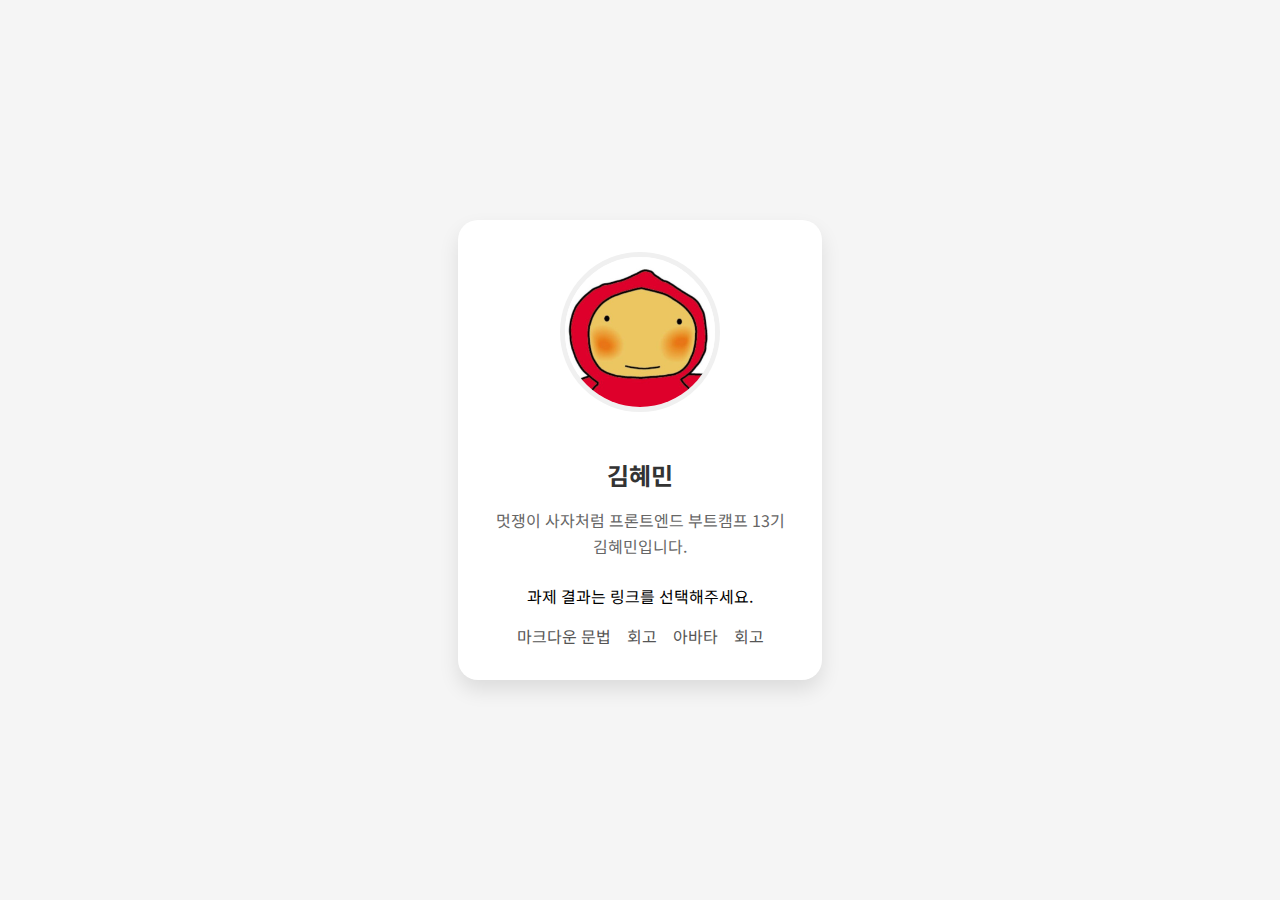
==== index.html @ 4c3feeb0 "아바타 회고 추가" ====
<!doctype html>
<html lang="ko">
  <head>
    <meta charset="UTF-8" />
    <meta name="viewport" content="width=device-width, initial-scale=1.0" />
    <title>HTML/CSS 과제</title>
    <style>
      body {
        margin: 0;
        padding: 0;
        font-family: "Noto Sans KR", sans-serif;
        background-color: #f5f5f5;
        display: flex;
        justify-content: center;
        align-items: center;
        min-height: 100vh;
      }

      .profile-card {
        background: white;
        border-radius: 20px;
        box-shadow: 0 10px 20px rgba(0, 0, 0, 0.1);
        padding: 2rem;
        width: 300px;
        text-align: center;
      }

      .profile-image {
        width: 150px;
        height: 150px;
        border-radius: 50%;
        margin-bottom: 1.5rem;
        object-fit: cover;
        border: 5px solid #f0f0f0;
      }

      .name {
        font-size: 1.5rem;
        font-weight: bold;
        color: #333;
        margin-bottom: 0.5rem;
      }

      .bio {
        color: #666;
        line-height: 1.6;
        margin-bottom: 1.5rem;
      }

      .homework-links {
        display: flex;
        justify-content: center;
        gap: 1rem;
        margin: 0;
        padding: 0;
        list-style: none;
      }

      .homework-links a {
        color: #555;
        text-decoration: none;
        transition: color 0.3s ease;
      }

      .homework-links a:hover {
        color: #007bff;
      }
    </style>
    <link
      href="https://fonts.googleapis.com/css2?family=Noto+Sans+KR:wght@400;700&display=swap"
      rel="stylesheet"
    />
    <link
      rel="stylesheet"
      href="https://cdnjs.cloudflare.com/ajax/libs/font-awesome/5.15.4/css/all.min.css"
    />
  </head>
  <body>
    <div class="profile-card">
      <img
        src="./src/assets/images/potato.jpg"
        alt="프로필 이미지"
        class="profile-image"
      />
      <h1 class="name">김혜민</h1>
      <p class="bio">멋쟁이 사자처럼 프론트엔드 부트캠프 13기 김혜민입니다.</p>
      <p>과제 결과는 링크를 선택해주세요.</p>
      <ul class="homework-links">
        <li><a href="./src/md/markdown.md">마크다운 문법</a></li>
        <li><a href="./src/md/retrospect.md">회고</a></li>
        <li><a href="./src/avatars/avatars.html">아바타</a></li>
        <li><a href="./src/avatars/avatars.md">회고</a></li>
      </ul>
    </div>
  </body>
</html>
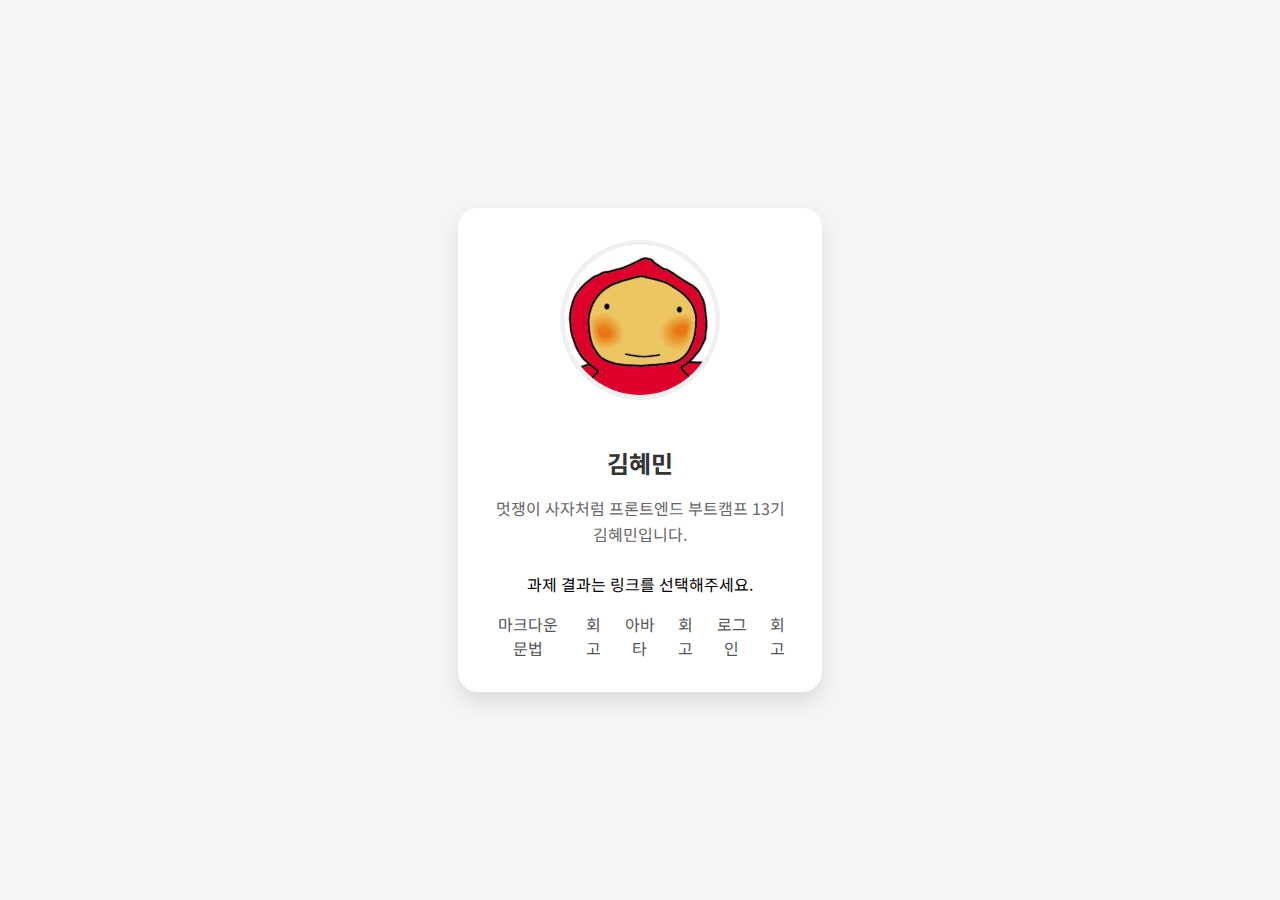
==== commit 4f67380a: "로그인 과제" ====
--- a/index.html
+++ b/index.html
@@ -90,6 +90,8 @@
         <li><a href="./src/md/retrospect.md">회고</a></li>
         <li><a href="./src/avatars/avatars.html">아바타</a></li>
         <li><a href="./src/avatars/avatars.md">회고</a></li>
+        <li><a href="./src/login/login.html">로그인</a></li>
+        <li><a href="./src/login/login.md">회고</a></li>
       </ul>
     </div>
   </body>
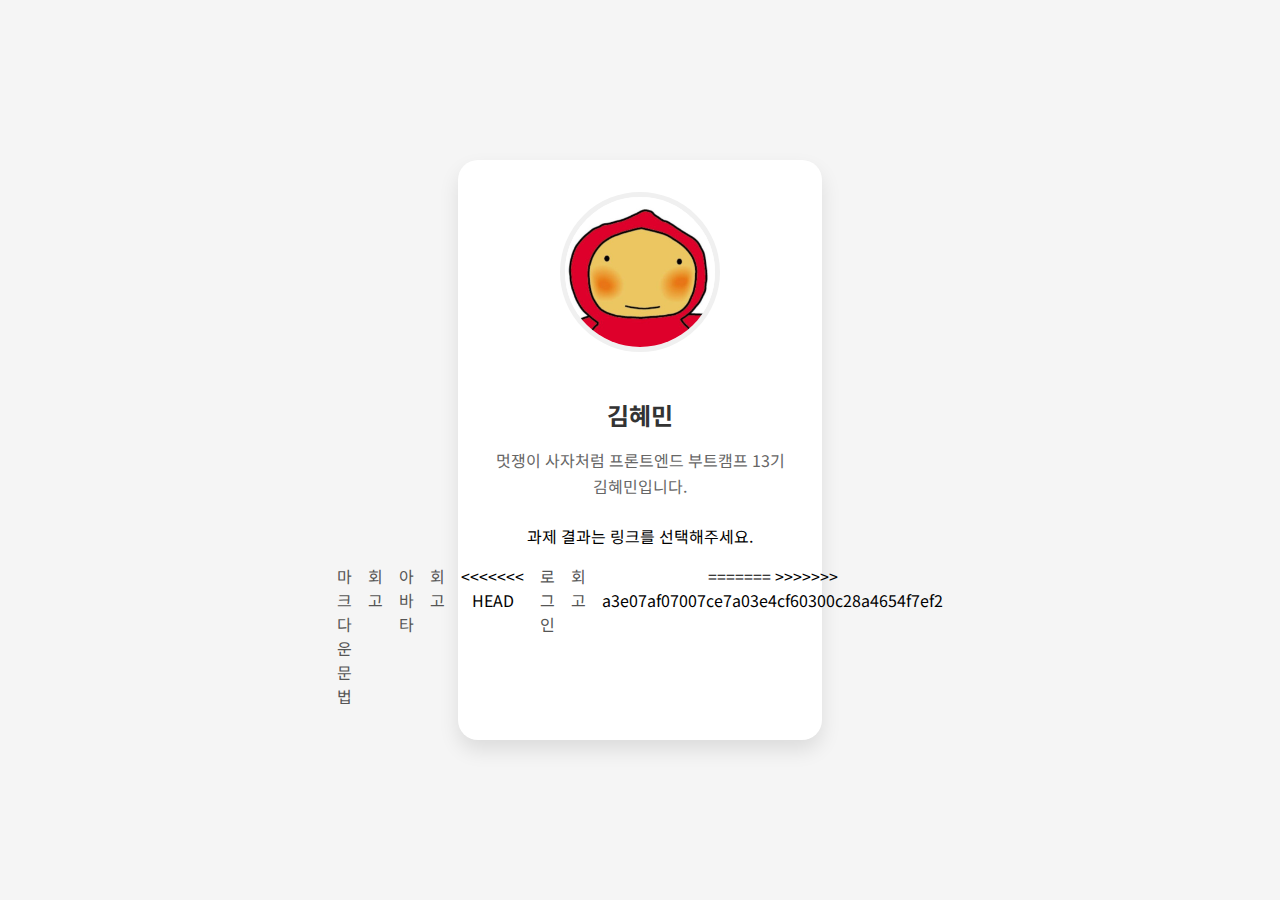
==== commit b4f3d80b: "Merge branch 'main' of https://github.com/minixzip/home-work" ====
--- a/index.html
+++ b/index.html
@@ -90,8 +90,11 @@
         <li><a href="./src/md/retrospect.md">회고</a></li>
         <li><a href="./src/avatars/avatars.html">아바타</a></li>
         <li><a href="./src/avatars/avatars.md">회고</a></li>
+<<<<<<< HEAD
         <li><a href="./src/login/login.html">로그인</a></li>
         <li><a href="./src/login/login.md">회고</a></li>
+=======
+>>>>>>> a3e07af07007ce7a03e4cf60300c28a4654f7ef2
       </ul>
     </div>
   </body>
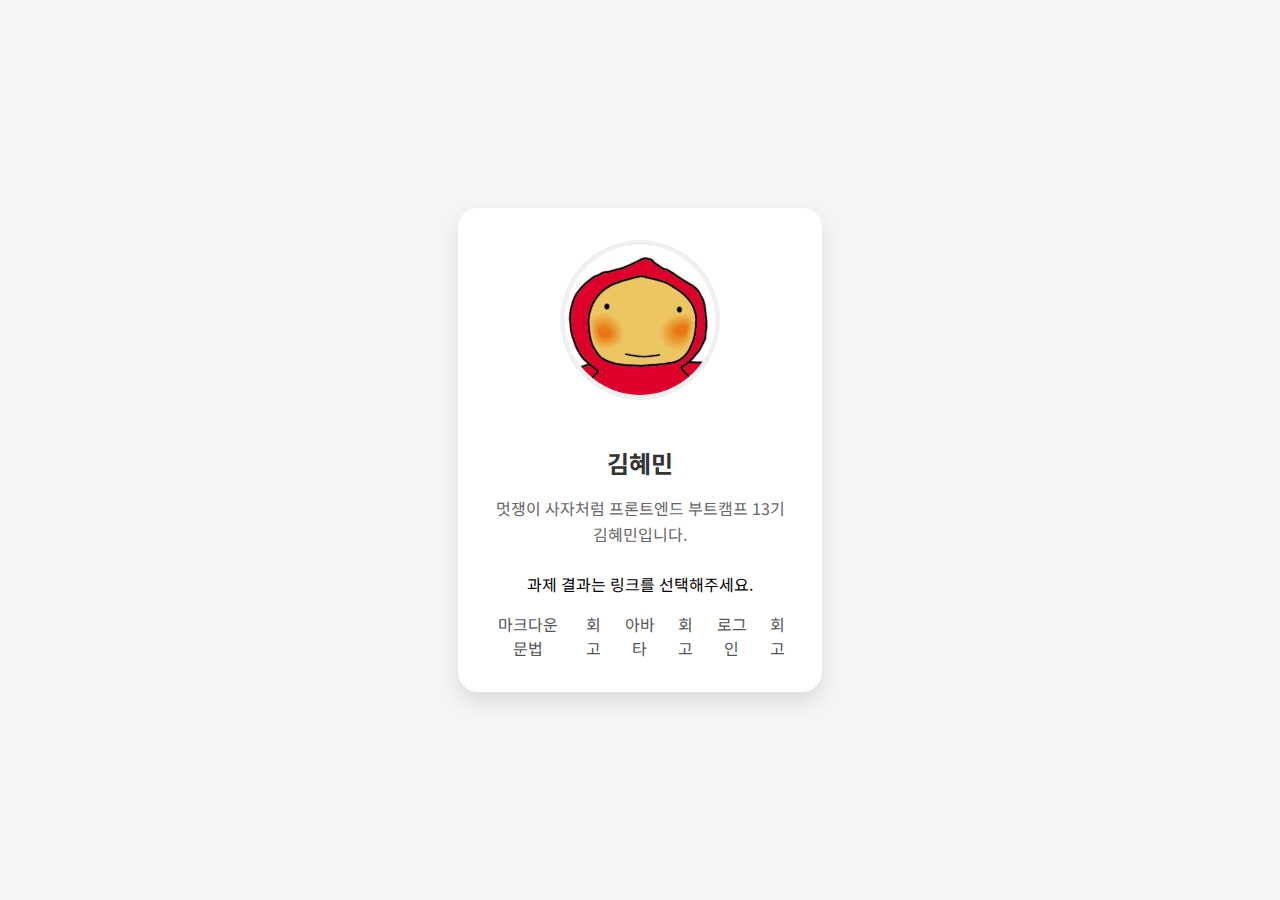
==== commit dbe4bc00: "로그인 과제" ====
--- a/index.html
+++ b/index.html
@@ -90,11 +90,8 @@
         <li><a href="./src/md/retrospect.md">회고</a></li>
         <li><a href="./src/avatars/avatars.html">아바타</a></li>
         <li><a href="./src/avatars/avatars.md">회고</a></li>
-<<<<<<< HEAD
         <li><a href="./src/login/login.html">로그인</a></li>
         <li><a href="./src/login/login.md">회고</a></li>
-=======
->>>>>>> a3e07af07007ce7a03e4cf60300c28a4654f7ef2
       </ul>
     </div>
   </body>
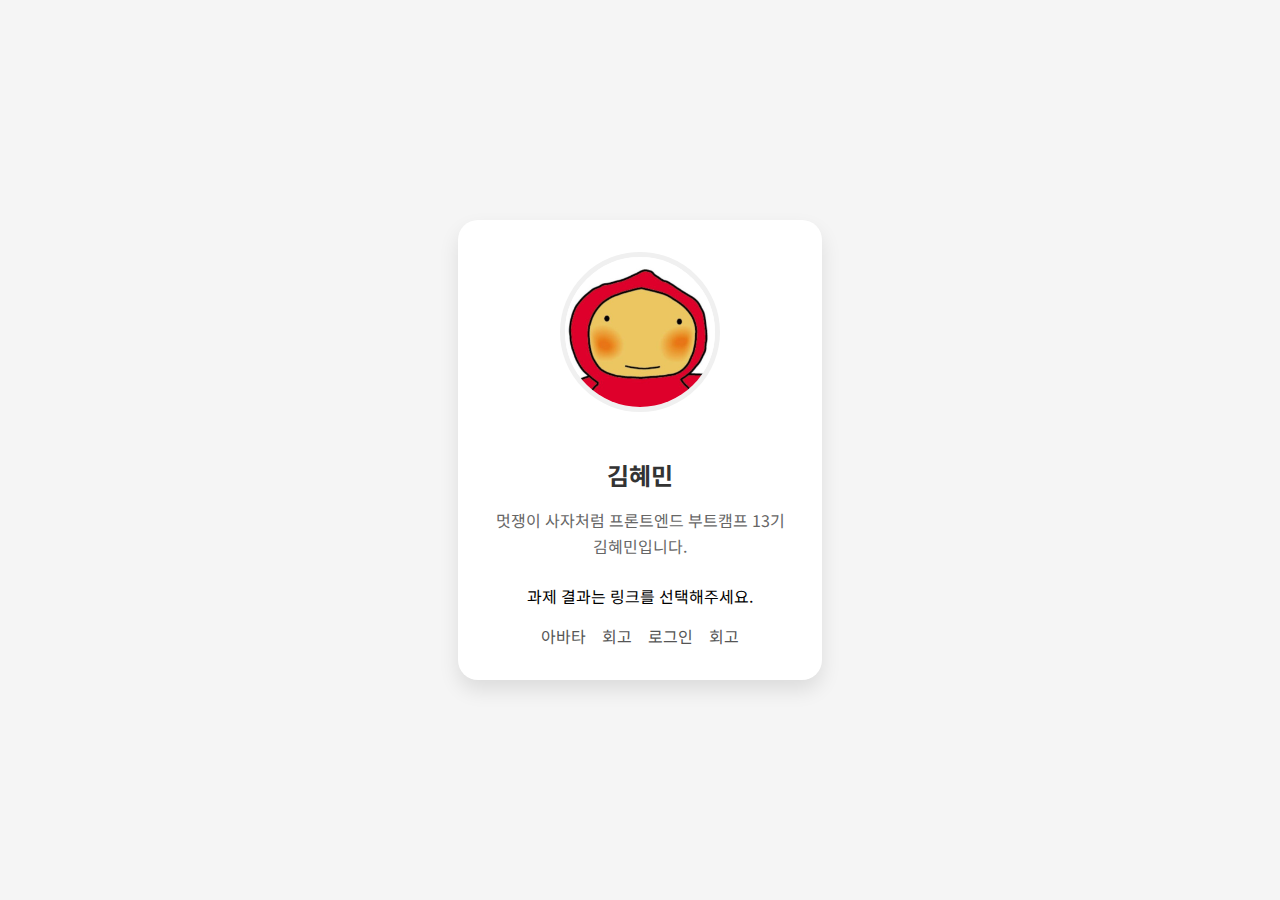
==== commit 68e400ad: "링크 변경" ====
--- a/index.html
+++ b/index.html
@@ -86,8 +86,6 @@
       <p class="bio">멋쟁이 사자처럼 프론트엔드 부트캠프 13기 김혜민입니다.</p>
       <p>과제 결과는 링크를 선택해주세요.</p>
       <ul class="homework-links">
-        <li><a href="./src/md/markdown.md">마크다운 문법</a></li>
-        <li><a href="./src/md/retrospect.md">회고</a></li>
         <li><a href="./src/avatars/avatars.html">아바타</a></li>
         <li><a href="./src/avatars/avatars.md">회고</a></li>
         <li><a href="./src/login/login.html">로그인</a></li>
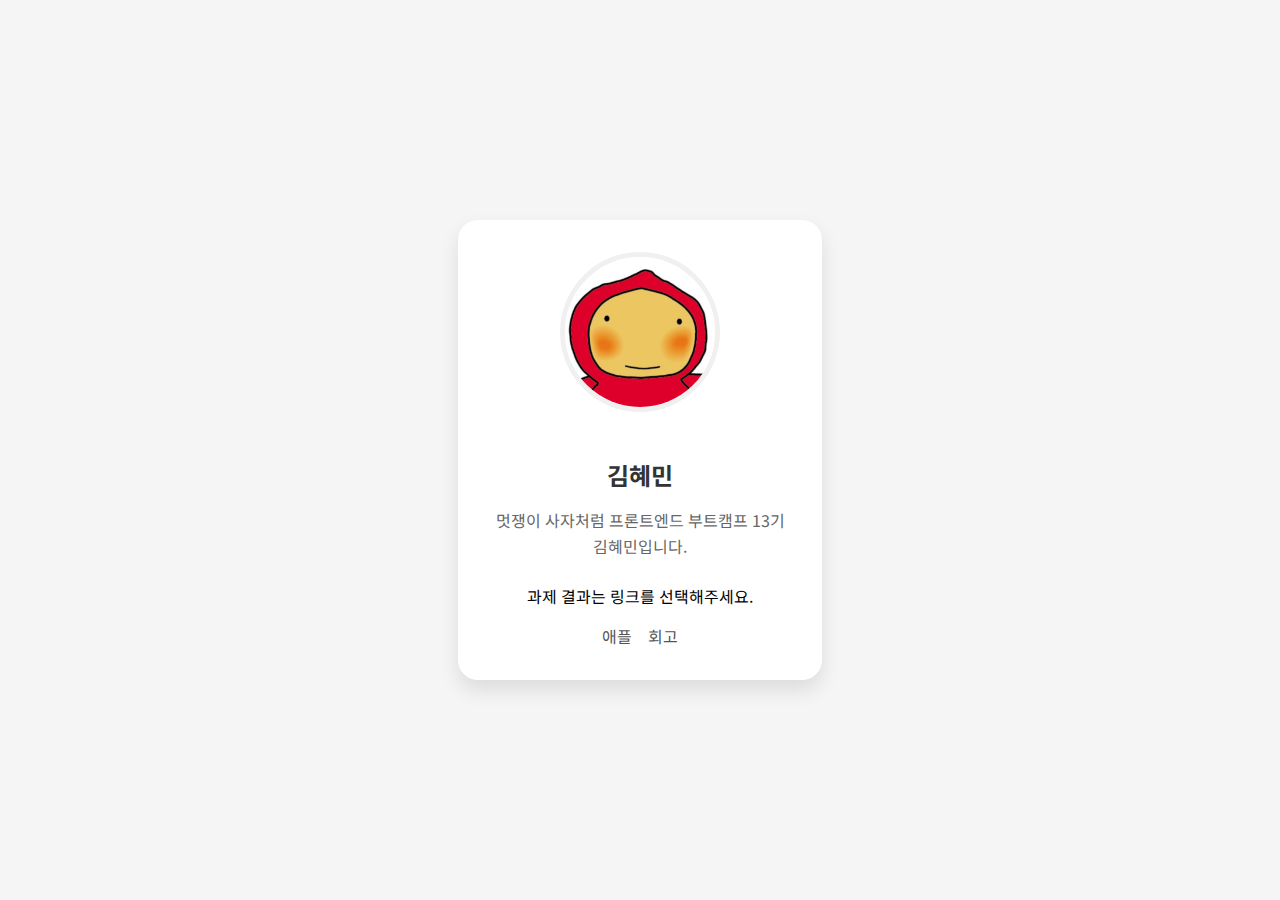
==== commit 9db3c11d: "apple 과제" ====
--- a/index.html
+++ b/index.html
@@ -86,10 +86,8 @@
       <p class="bio">멋쟁이 사자처럼 프론트엔드 부트캠프 13기 김혜민입니다.</p>
       <p>과제 결과는 링크를 선택해주세요.</p>
       <ul class="homework-links">
-        <li><a href="./src/avatars/avatars.html">아바타</a></li>
-        <li><a href="./src/avatars/avatars.md">회고</a></li>
-        <li><a href="./src/login/login.html">로그인</a></li>
-        <li><a href="./src/login/login.md">회고</a></li>
+        <li><a href="./src/apple/apple.html">애플</a></li>
+        <li><a href="./src/apple/apple.md">회고</a></li>
       </ul>
     </div>
   </body>
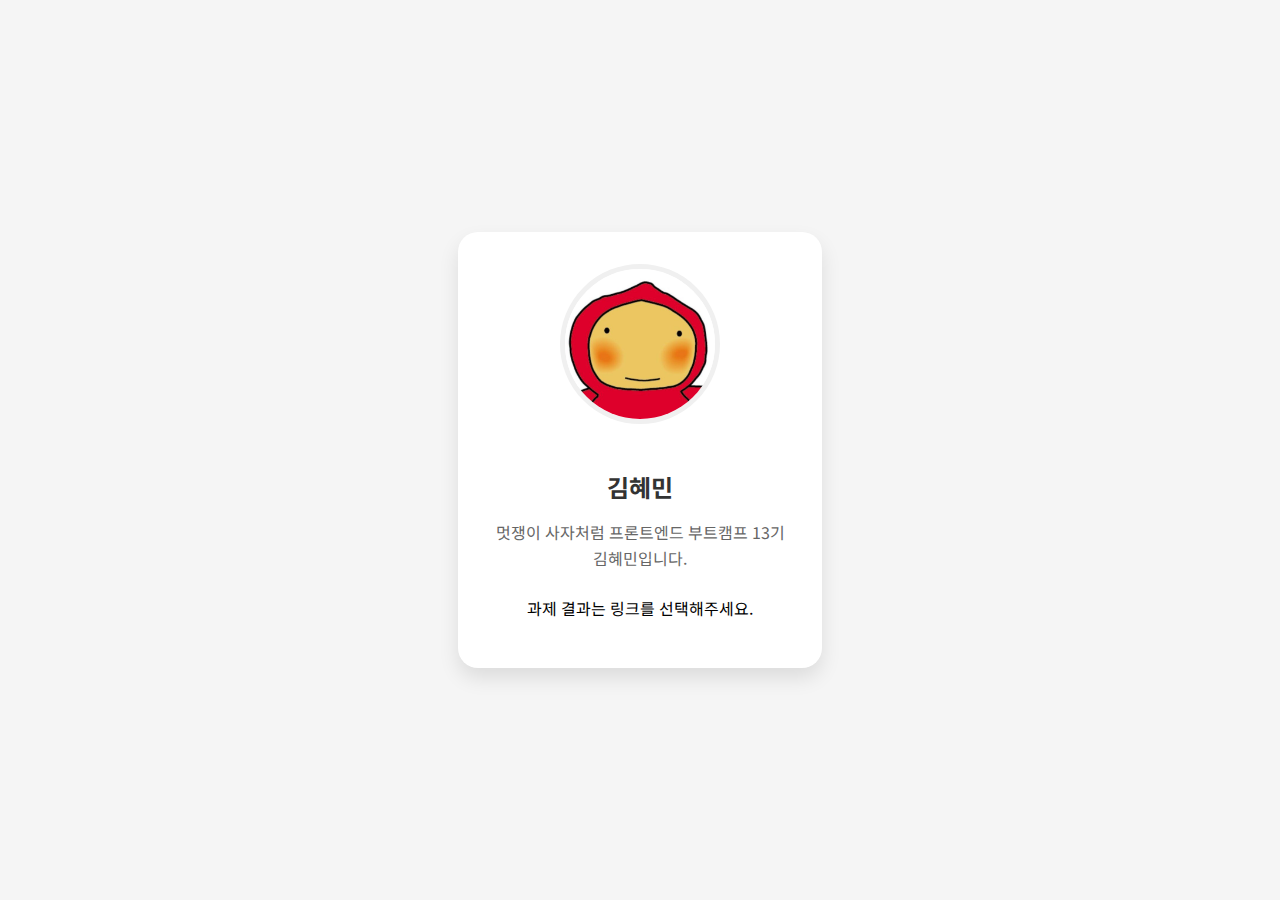
==== commit 2ff38614: "." ====
--- a/index.html
+++ b/index.html
@@ -85,10 +85,7 @@
       <h1 class="name">김혜민</h1>
       <p class="bio">멋쟁이 사자처럼 프론트엔드 부트캠프 13기 김혜민입니다.</p>
       <p>과제 결과는 링크를 선택해주세요.</p>
-      <ul class="homework-links">
-        <li><a href="./src/apple/apple.html">애플</a></li>
-        <li><a href="./src/apple/apple.md">회고</a></li>
-      </ul>
+      <ul class="homework-links"></ul>
     </div>
   </body>
 </html>
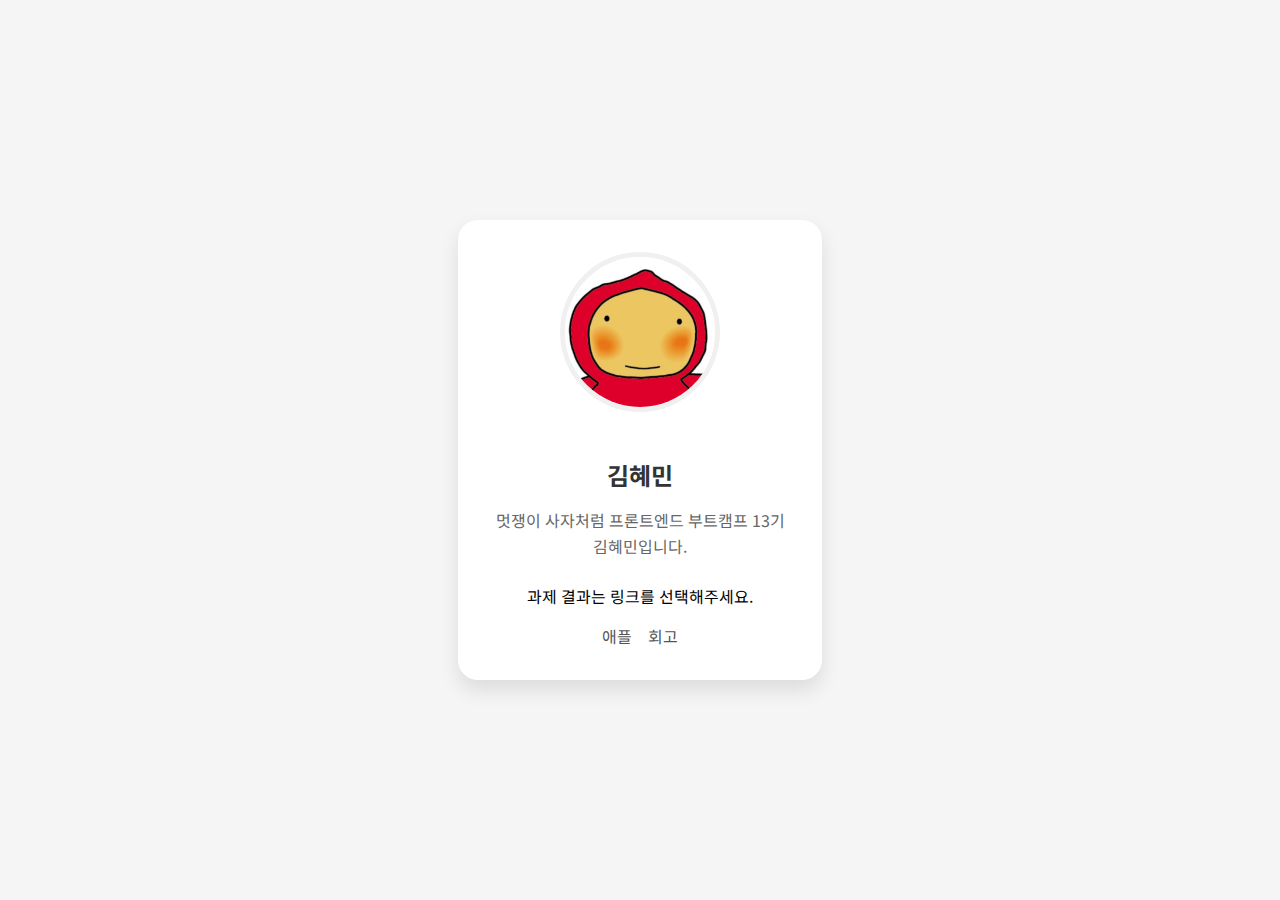
==== commit 84182f45: "링크수정" ====
--- a/index.html
+++ b/index.html
@@ -85,7 +85,10 @@
       <h1 class="name">김혜민</h1>
       <p class="bio">멋쟁이 사자처럼 프론트엔드 부트캠프 13기 김혜민입니다.</p>
       <p>과제 결과는 링크를 선택해주세요.</p>
-      <ul class="homework-links"></ul>
+      <ul class="homework-links">
+        <li><a href="./src/apple/apple.html">애플</a></li>
+        <li><a href="./src/apple/apple.md">회고</a></li>
+      </ul>
     </div>
   </body>
 </html>
